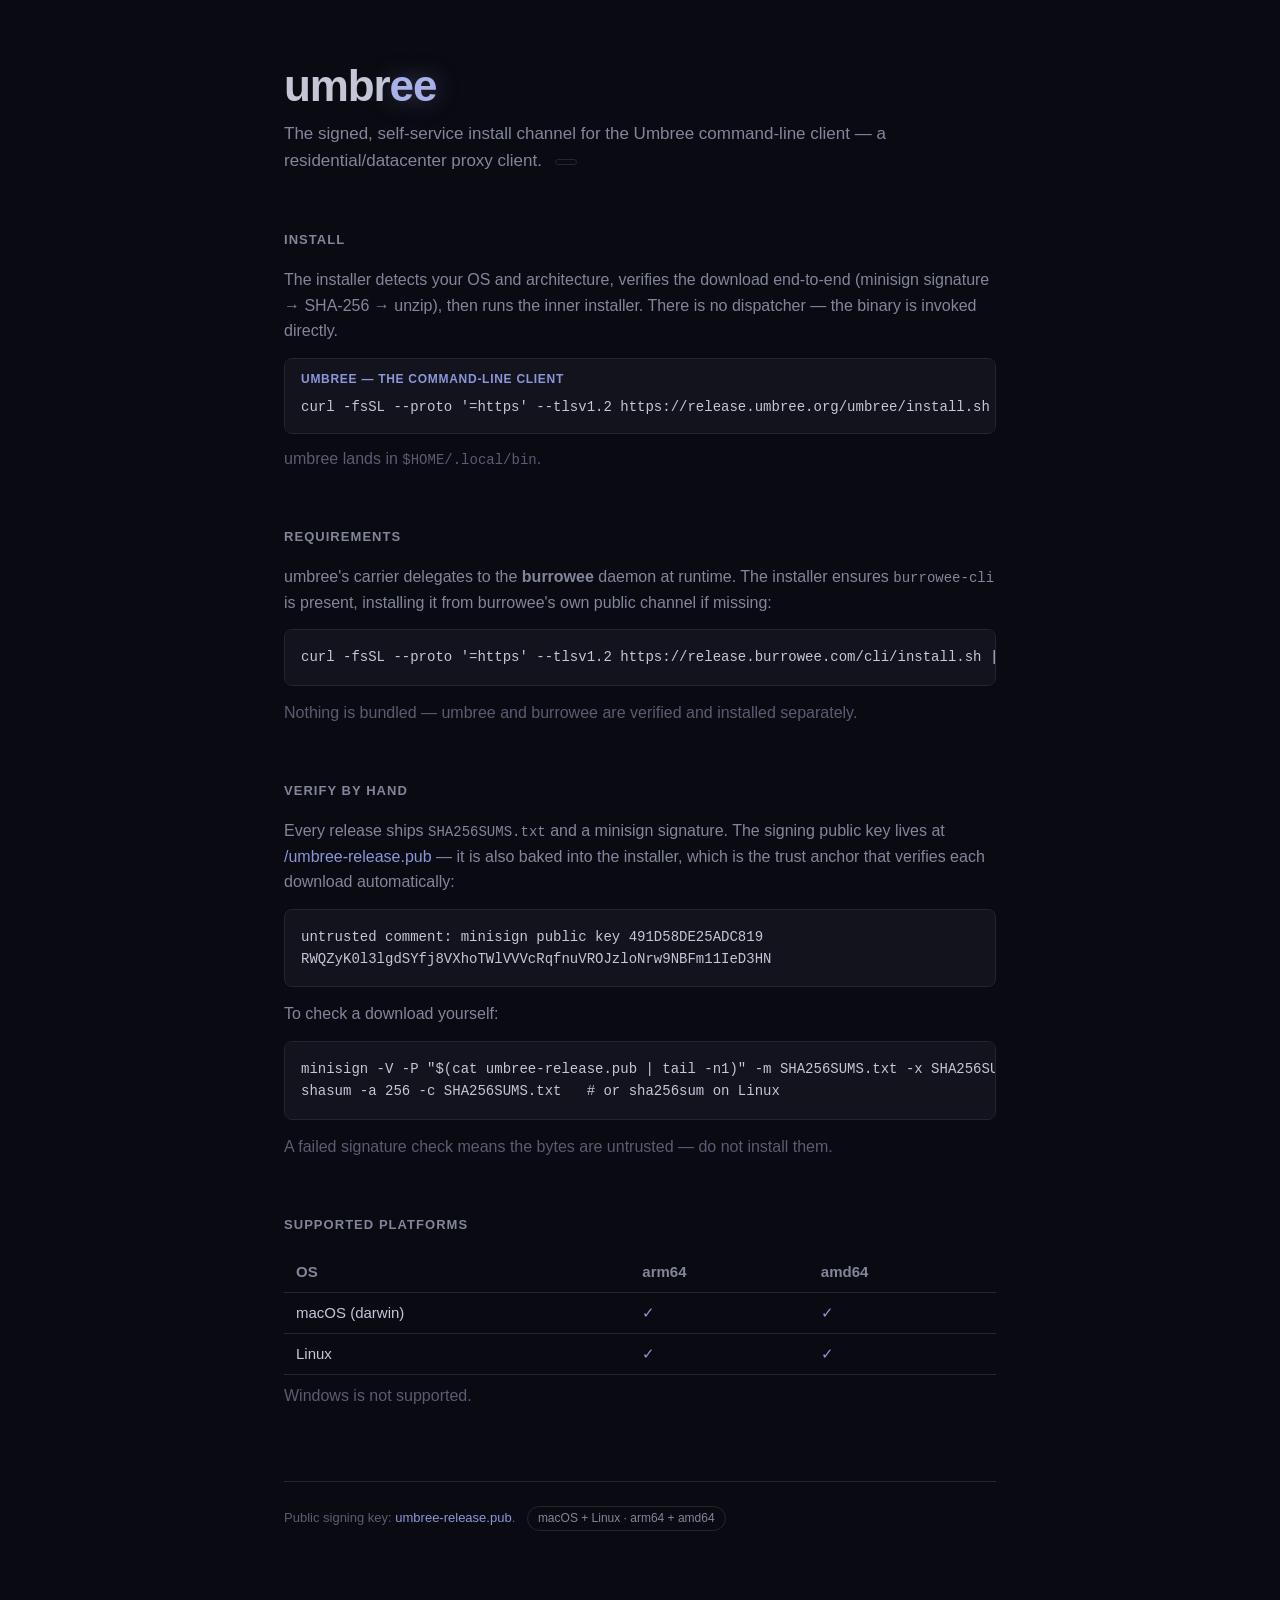
==== site/index.html @ 332d5ea8 "feat: static site + nginx vhost + ops notes" ====
<!DOCTYPE html>
<html lang="en">
<head>
<meta charset="utf-8">
<meta name="viewport" content="width=device-width, initial-scale=1">
<title>umbree — install channel</title>
<meta name="description" content="Public, signed, self-service install channel for the Umbree command-line client. Every download is verified end-to-end.">
<script>
  // Defined before umbree/version.js is injected below — that file is a fixed
  // JSONP callback invocation (no CORS, works on this static surface with no
  // dynamic backend). See tools/gen-version-jsonp.sh for the payload shape.
  function __umbreeVersion(data) {
    var el = document.getElementById('version-badge');
    if (el && data && data.version) {
      el.textContent = 'v' + data.version;
    }
  }
</script>
<style>
  :root {
    --bg:     #0A0A12; /* page canvas — near-black indigo */
    --well:   #12131D; /* recessed: code blocks, wells */
    --text:   #C4C6D6; /* primary text */
    --mark:   #A8B2E8; /* MARK ONLY — wordmark accent */
    --accent: #8C96D8; /* UI accent — links, buttons, focus */

    --text-muted:  #82869B;
    --text-faint:  #5A5D72;
    --line:        #232532;
  }

  * { box-sizing: border-box; }
  html { -webkit-text-size-adjust: 100%; }

  body {
    margin: 0;
    background: var(--bg);
    color: var(--text);
    font: 16px/1.6 -apple-system, BlinkMacSystemFont, "Segoe UI", Roboto, Helvetica, Arial, sans-serif;
    -webkit-font-smoothing: antialiased;
  }

  a { color: var(--accent); text-decoration: none; }
  a:hover { text-decoration: underline; }

  .wrap { max-width: 760px; margin: 0 auto; padding: 64px 24px 96px; }

  /* wordmark */
  .brand {
    font: 600 44px/1 -apple-system, BlinkMacSystemFont, "Segoe UI", sans-serif;
    letter-spacing: -0.025em;
    color: var(--text);
    margin: 0;
  }
  .brand .ee { color: var(--mark); text-shadow: 0 0 24px rgba(168, 178, 232, 0.35); }

  .tagline { color: var(--text-muted); margin: 12px 0 0; font-size: 17px; }

  h2 {
    font-size: 13px; font-weight: 600; letter-spacing: 0.08em; text-transform: uppercase;
    color: var(--text-muted); margin: 56px 0 16px;
  }

  p { margin: 0 0 14px; }
  .muted { color: var(--text-muted); }
  .faint { color: var(--text-faint); }

  /* install lines */
  .install {
    display: block; background: var(--well); border: 1px solid var(--line);
    border-radius: 8px; padding: 14px 16px; margin: 0 0 12px; overflow-x: auto;
  }
  .install .label {
    display: block; color: var(--accent);
    font: 600 12px/1 -apple-system, BlinkMacSystemFont, "Segoe UI", sans-serif;
    letter-spacing: 0.06em; text-transform: uppercase; margin-bottom: 8px;
  }
  code, pre, kbd {
    font-family: ui-monospace, SFMono-Regular, "SF Mono", Menlo, Consolas, "Liberation Mono", monospace;
    font-size: 14px;
  }
  .install code { color: var(--text); white-space: pre; }

  pre.block {
    background: var(--well); border: 1px solid var(--line); border-radius: 8px;
    padding: 16px; margin: 0 0 14px; overflow-x: auto; color: var(--text);
  }

  table { border-collapse: collapse; width: 100%; margin: 4px 0 8px; }
  th, td { text-align: left; padding: 8px 12px; border-bottom: 1px solid var(--line); font-size: 15px; }
  th { color: var(--text-muted); font-weight: 600; }
  td.yes { color: var(--accent); }

  .pill {
    display: inline-block; border: 1px solid var(--line); border-radius: 999px;
    padding: 2px 10px; font-size: 12px; color: var(--text-muted);
    margin-left: 8px; vertical-align: middle;
  }

  footer {
    margin-top: 72px; padding-top: 24px; border-top: 1px solid var(--line);
    color: var(--text-faint); font-size: 13px;
  }
</style>
</head>
<body>
<div class="wrap">

  <header>
    <h1 class="brand">umbr<span class="ee">ee</span></h1>
    <p class="tagline">The signed, self-service install channel for the Umbree command-line client
      — a residential/datacenter proxy client. <span id="version-badge" class="pill"></span></p>
  </header>

  <section>
    <h2>Install</h2>
    <p class="muted">The installer detects your OS and architecture, verifies the download
      end-to-end (minisign signature → SHA-256 → unzip), then runs the inner installer.
      There is no dispatcher — the binary is invoked directly.</p>

    <span class="install">
      <span class="label">umbree — the command-line client</span>
      <code>curl -fsSL --proto '=https' --tlsv1.2 https://release.umbree.org/umbree/install.sh | sh</code>
    </span>

    <p class="faint">umbree lands in <code>$HOME/.local/bin</code>.</p>
  </section>

  <section>
    <h2>Requirements</h2>
    <p class="muted">umbree's carrier delegates to the <strong>burrowee</strong> daemon at
      runtime. The installer ensures <code>burrowee-cli</code> is present, installing it from
      burrowee's own public channel if missing:</p>
    <pre class="block">curl -fsSL --proto '=https' --tlsv1.2 https://release.burrowee.com/cli/install.sh | sh</pre>
    <p class="faint">Nothing is bundled — umbree and burrowee are verified and installed separately.</p>
  </section>

  <section>
    <h2>Verify by hand</h2>
    <p class="muted">Every release ships <code>SHA256SUMS.txt</code> and a minisign signature.
      The signing public key lives at
      <a href="/umbree-release.pub">/umbree-release.pub</a> — it is also baked into the
      installer, which is the trust anchor that verifies each download automatically:</p>
    <pre class="block">untrusted comment: minisign public key 491D58DE25ADC819
RWQZyK0l3lgdSYfj8VXhoTWlVVVcRqfnuVROJzloNrw9NBFm11IeD3HN
</pre>
    <p class="muted">To check a download yourself:</p>
    <pre class="block">minisign -V -P "$(cat umbree-release.pub | tail -n1)" -m SHA256SUMS.txt -x SHA256SUMS.txt.minisig
shasum -a 256 -c SHA256SUMS.txt   # or sha256sum on Linux</pre>
    <p class="faint">A failed signature check means the bytes are untrusted — do not install them.</p>
  </section>

  <section>
    <h2>Supported platforms</h2>
    <table>
      <thead>
        <tr><th>OS</th><th>arm64</th><th>amd64</th></tr>
      </thead>
      <tbody>
        <tr><td>macOS (darwin)</td><td class="yes">✓</td><td class="yes">✓</td></tr>
        <tr><td>Linux</td><td class="yes">✓</td><td class="yes">✓</td></tr>
      </tbody>
    </table>
    <p class="faint">Windows is not supported.</p>
  </section>

  <footer>
    Public signing key:
    <a href="/umbree-release.pub">umbree-release.pub</a>.
    <span class="pill">macOS + Linux · arm64 + amd64</span>
  </footer>

</div>
<script src="umbree/version.js"></script>
</body>
</html>
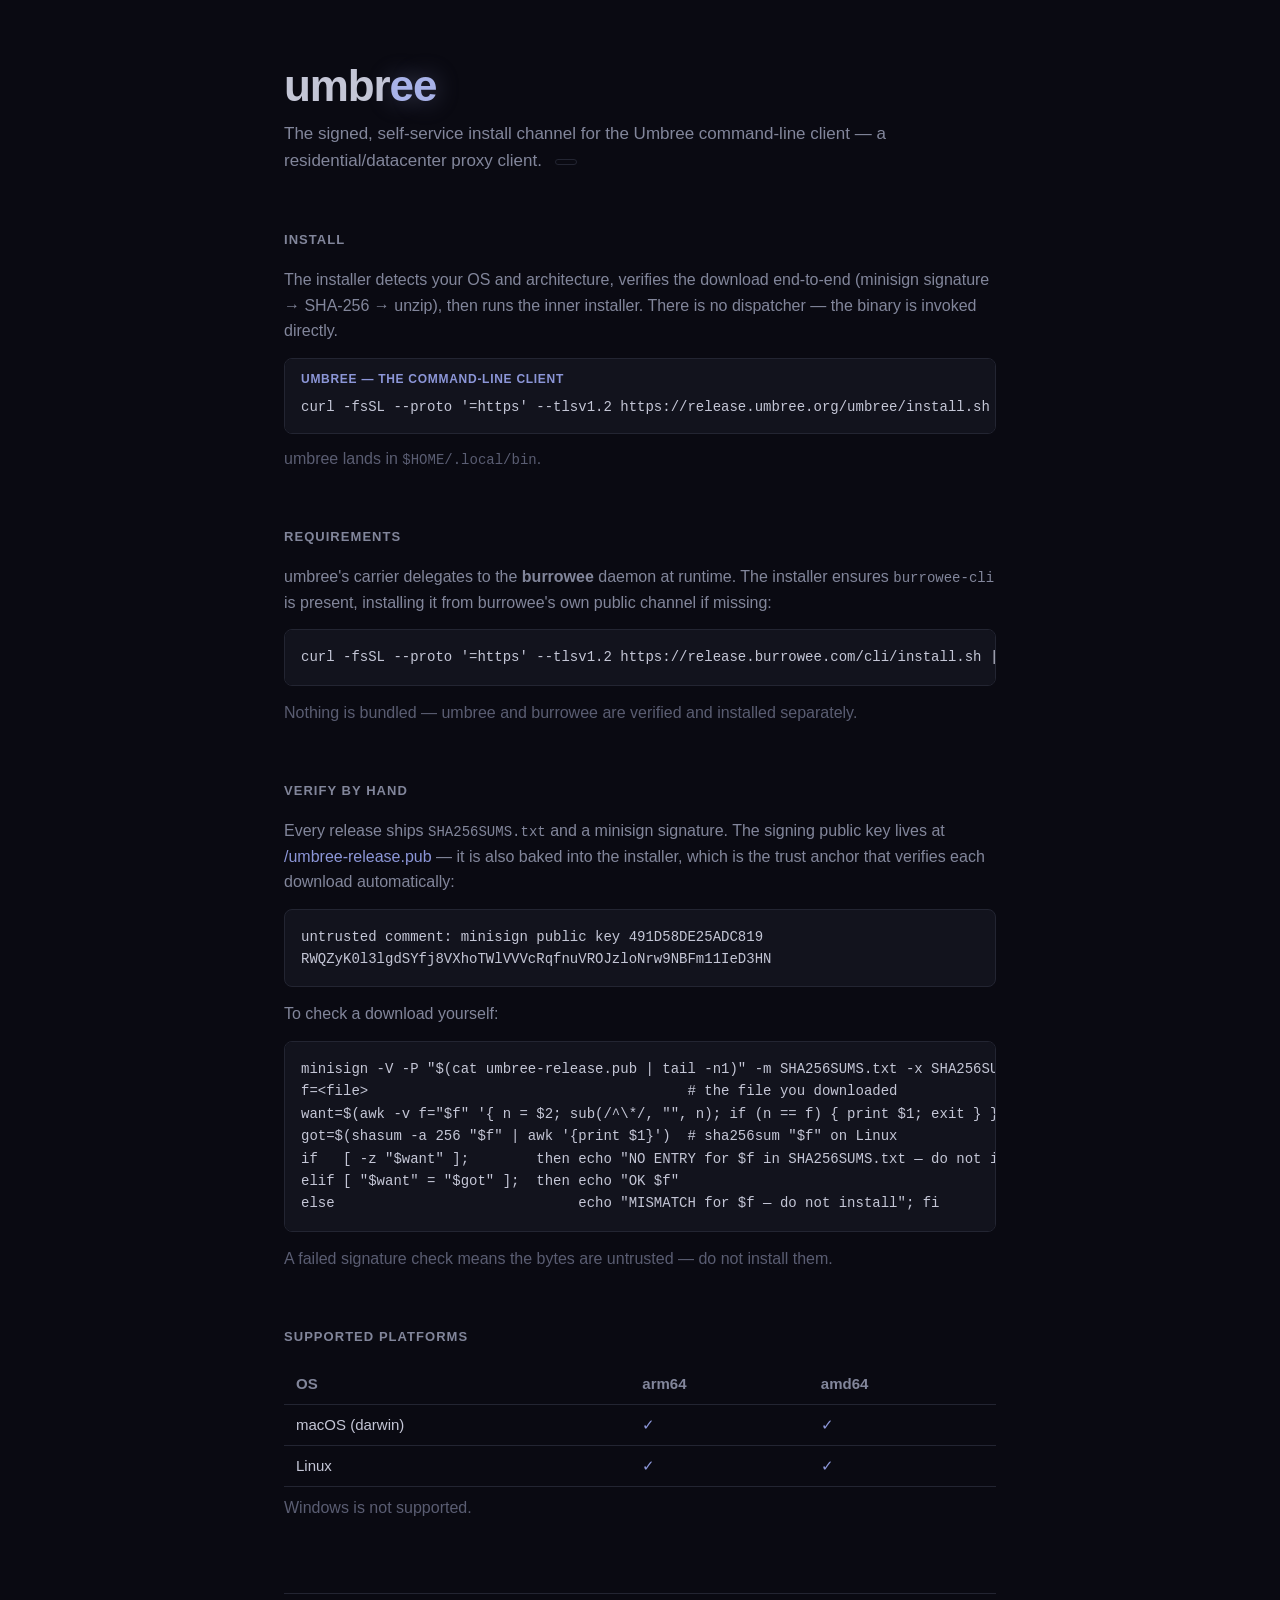
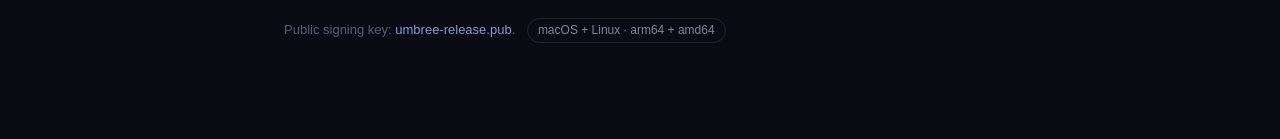
==== commit df6929a3: "Fix the hand-verify advice operators actually read The download page and the generated GitHub releas" ====
--- a/site/index.html
+++ b/site/index.html
@@ -146,7 +146,12 @@
 </pre>
     <p class="muted">To check a download yourself:</p>
     <pre class="block">minisign -V -P "$(cat umbree-release.pub | tail -n1)" -m SHA256SUMS.txt -x SHA256SUMS.txt.minisig
-shasum -a 256 -c SHA256SUMS.txt   # or sha256sum on Linux</pre>
+f=&lt;file&gt;                                      # the file you downloaded
+want=$(awk -v f="$f" '{ n = $2; sub(/^\*/, "", n); if (n == f) { print $1; exit } }' SHA256SUMS.txt)
+got=$(shasum -a 256 "$f" | awk '{print $1}')  # sha256sum "$f" on Linux
+if   [ -z "$want" ];        then echo "NO ENTRY for $f in SHA256SUMS.txt — do not install"
+elif [ "$want" = "$got" ];  then echo "OK $f"
+else                             echo "MISMATCH for $f — do not install"; fi</pre>
     <p class="faint">A failed signature check means the bytes are untrusted — do not install them.</p>
   </section>
 
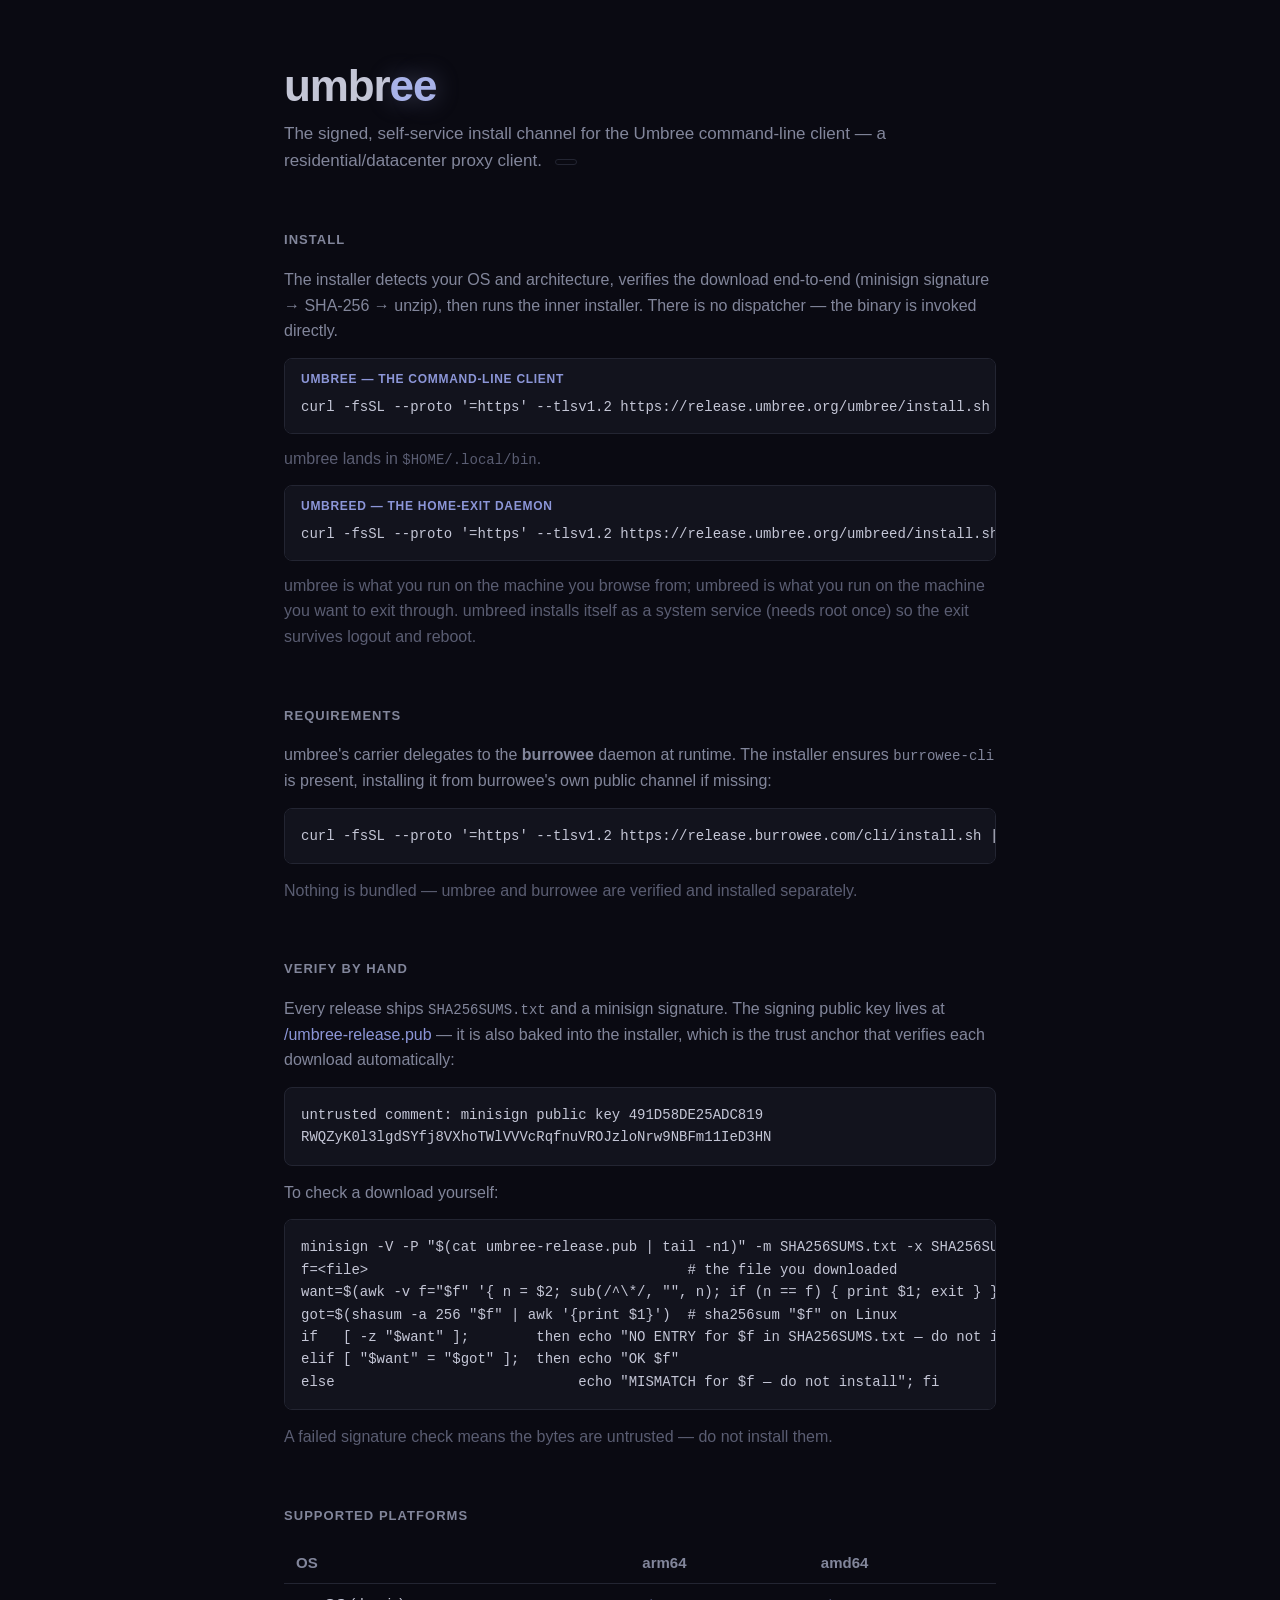
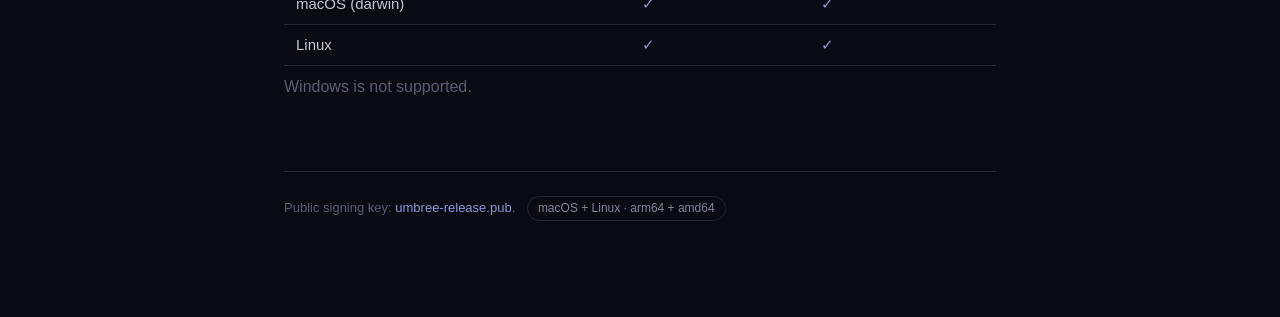
==== commit 597cfed0: "release: inner installer for umbreed, seeded at 0.1.0 Same shape as umbree's, plus the one thing tha" ====
--- a/site/index.html
+++ b/site/index.html
@@ -124,6 +124,15 @@
     </span>
 
     <p class="faint">umbree lands in <code>$HOME/.local/bin</code>.</p>
+
+    <span class="install">
+      <span class="label">umbreed — the home-exit daemon</span>
+      <code>curl -fsSL --proto '=https' --tlsv1.2 https://release.umbree.org/umbreed/install.sh | sh</code>
+    </span>
+
+    <p class="faint">umbree is what you run on the machine you browse from; umbreed is what you
+      run on the machine you want to exit through. umbreed installs itself as a system service
+      (needs root once) so the exit survives logout and reboot.</p>
   </section>
 
   <section>
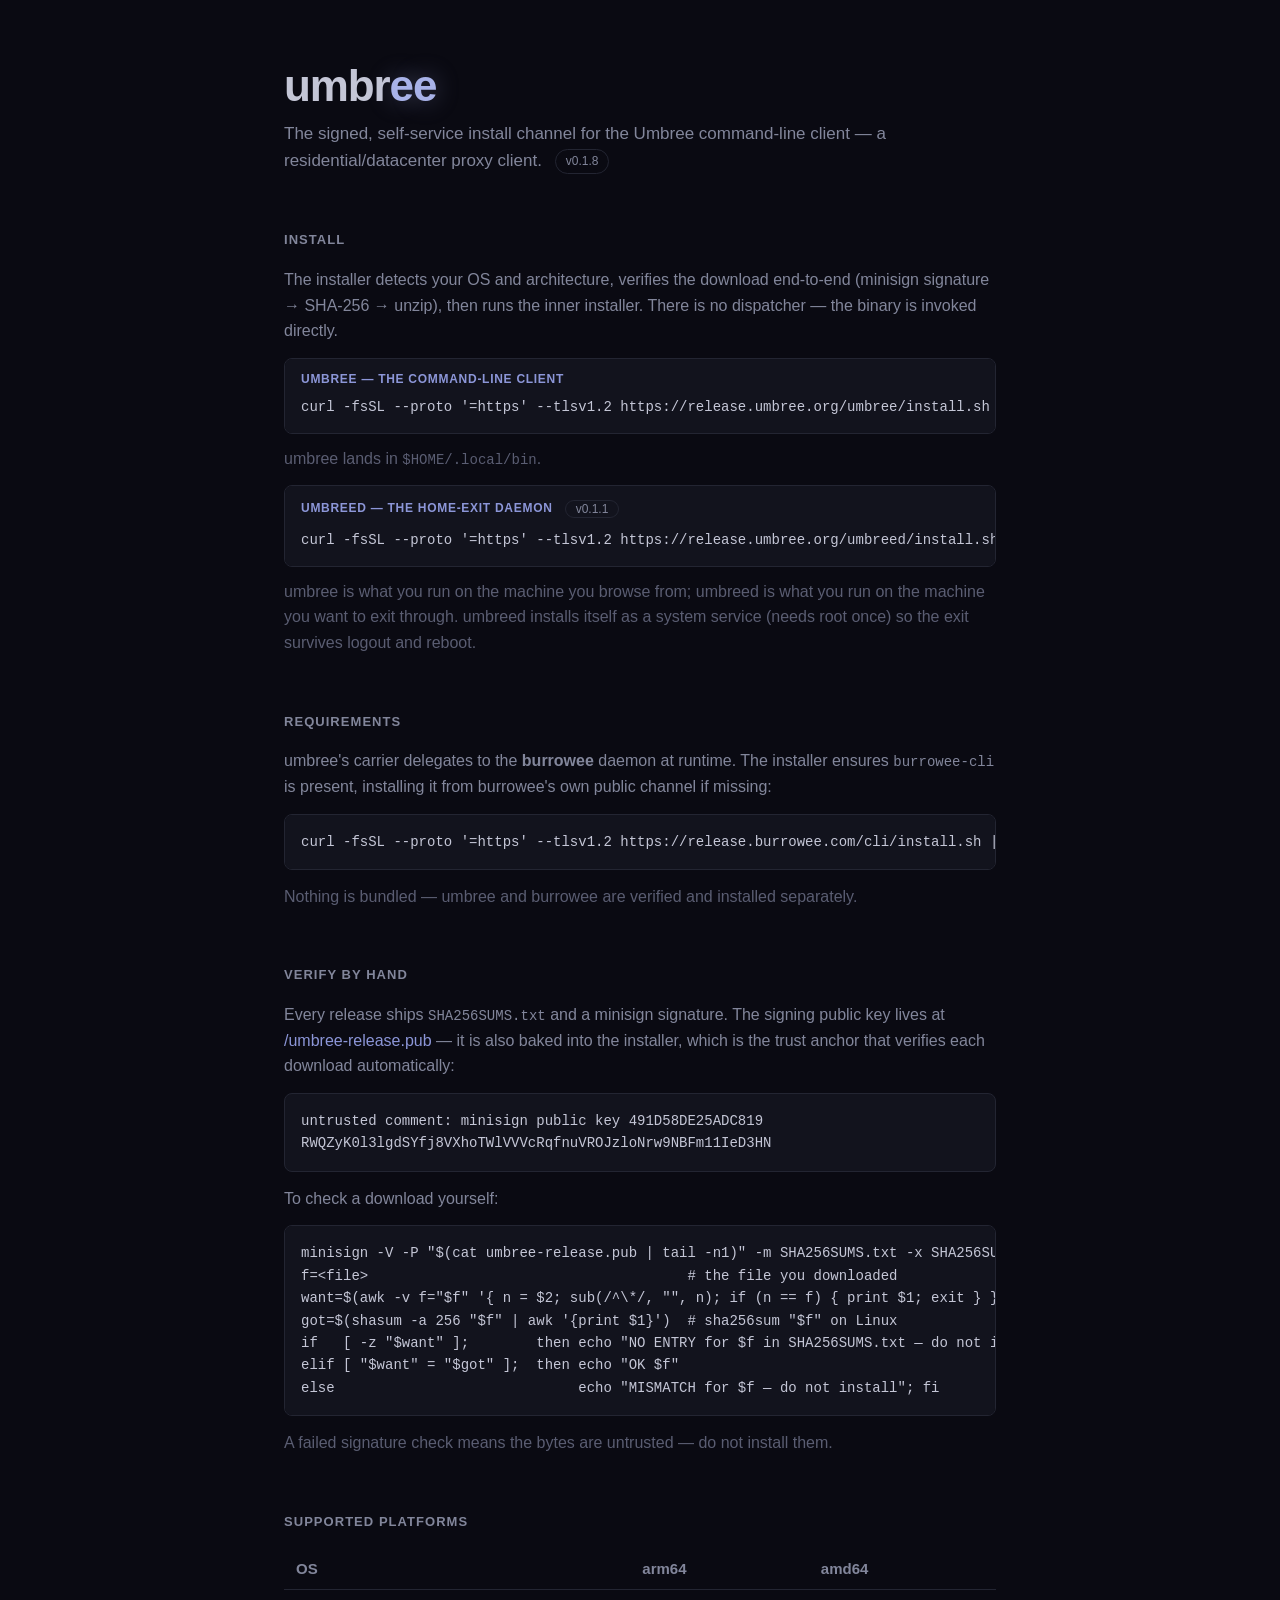
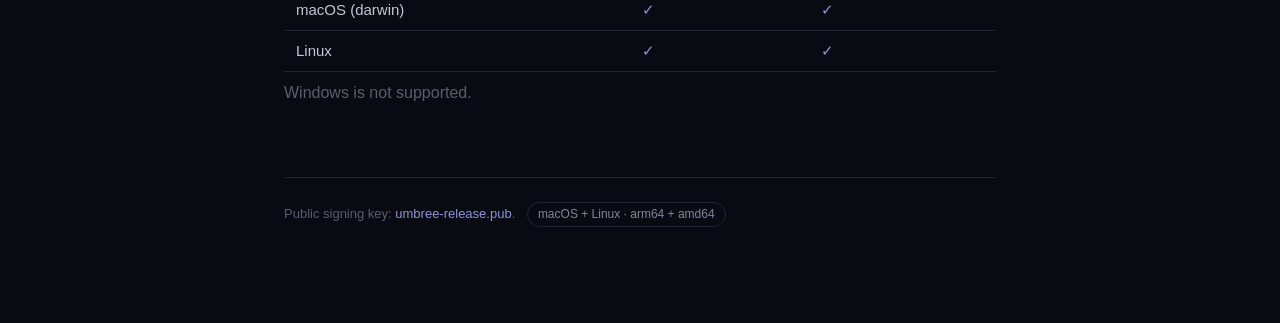
==== commit cbe62d8a: "site: read both components' versions from the live route An umbreed badge joins umbree's. Both scrip" ====
--- a/site/index.html
+++ b/site/index.html
@@ -3,16 +3,22 @@
 <head>
 <meta charset="utf-8">
 <meta name="viewport" content="width=device-width, initial-scale=1">
+<link rel="icon" type="image/svg+xml" href="/favicon.svg">
 <title>umbree — install channel</title>
 <meta name="description" content="Public, signed, self-service install channel for the Umbree command-line client. Every download is verified end-to-end.">
 <script>
-  // Defined before umbree/version.js is injected below — that file is a fixed
-  // JSONP callback invocation (no CORS, works on this static surface with no
-  // dynamic backend). See tools/gen-version-jsonp.sh for the payload shape.
+  var components = ["umbree", "umbreed"];
+  var semver = /^[0-9]+\.[0-9]+\.[0-9]+$/;
   function __umbreeVersion(data) {
-    var el = document.getElementById('version-badge');
-    if (el && data && data.version) {
-      el.textContent = 'v' + data.version;
+    if (!data || typeof data.component !== "string" || typeof data.version !== "string") {
+      return;
+    }
+    if (components.indexOf(data.component) < 0 || !semver.test(data.version)) {
+      return;
+    }
+    var el = document.getElementById("version-" + data.component);
+    if (el) {
+      el.textContent = "v" + data.version;
     }
   }
 </script>
@@ -97,6 +103,8 @@
     margin-left: 8px; vertical-align: middle;
   }
 
+  .install .label .pill { text-transform: none; letter-spacing: normal; font-weight: 400; }
+
   footer {
     margin-top: 72px; padding-top: 24px; border-top: 1px solid var(--line);
     color: var(--text-faint); font-size: 13px;
@@ -109,7 +117,7 @@
   <header>
     <h1 class="brand">umbr<span class="ee">ee</span></h1>
     <p class="tagline">The signed, self-service install channel for the Umbree command-line client
-      — a residential/datacenter proxy client. <span id="version-badge" class="pill"></span></p>
+      — a residential/datacenter proxy client. <span id="version-umbree" class="pill">latest</span></p>
   </header>
 
   <section>
@@ -126,7 +134,7 @@
     <p class="faint">umbree lands in <code>$HOME/.local/bin</code>.</p>
 
     <span class="install">
-      <span class="label">umbreed — the home-exit daemon</span>
+      <span class="label">umbreed — the home-exit daemon <span id="version-umbreed" class="pill">latest</span></span>
       <code>curl -fsSL --proto '=https' --tlsv1.2 https://release.umbree.org/umbreed/install.sh | sh</code>
     </span>
 
@@ -185,6 +193,16 @@
   </footer>
 
 </div>
-<script src="umbree/version.js"></script>
+<script>
+  (function () {
+    var hour = Math.floor(Date.now() / 3600000);
+    for (var i = 0; i < components.length; i++) {
+      var s = document.createElement("script");
+      s.src = "/" + components[i] + "/version.js?" + hour;
+      s.referrerPolicy = "no-referrer";
+      document.body.appendChild(s);
+    }
+  })();
+</script>
 </body>
 </html>
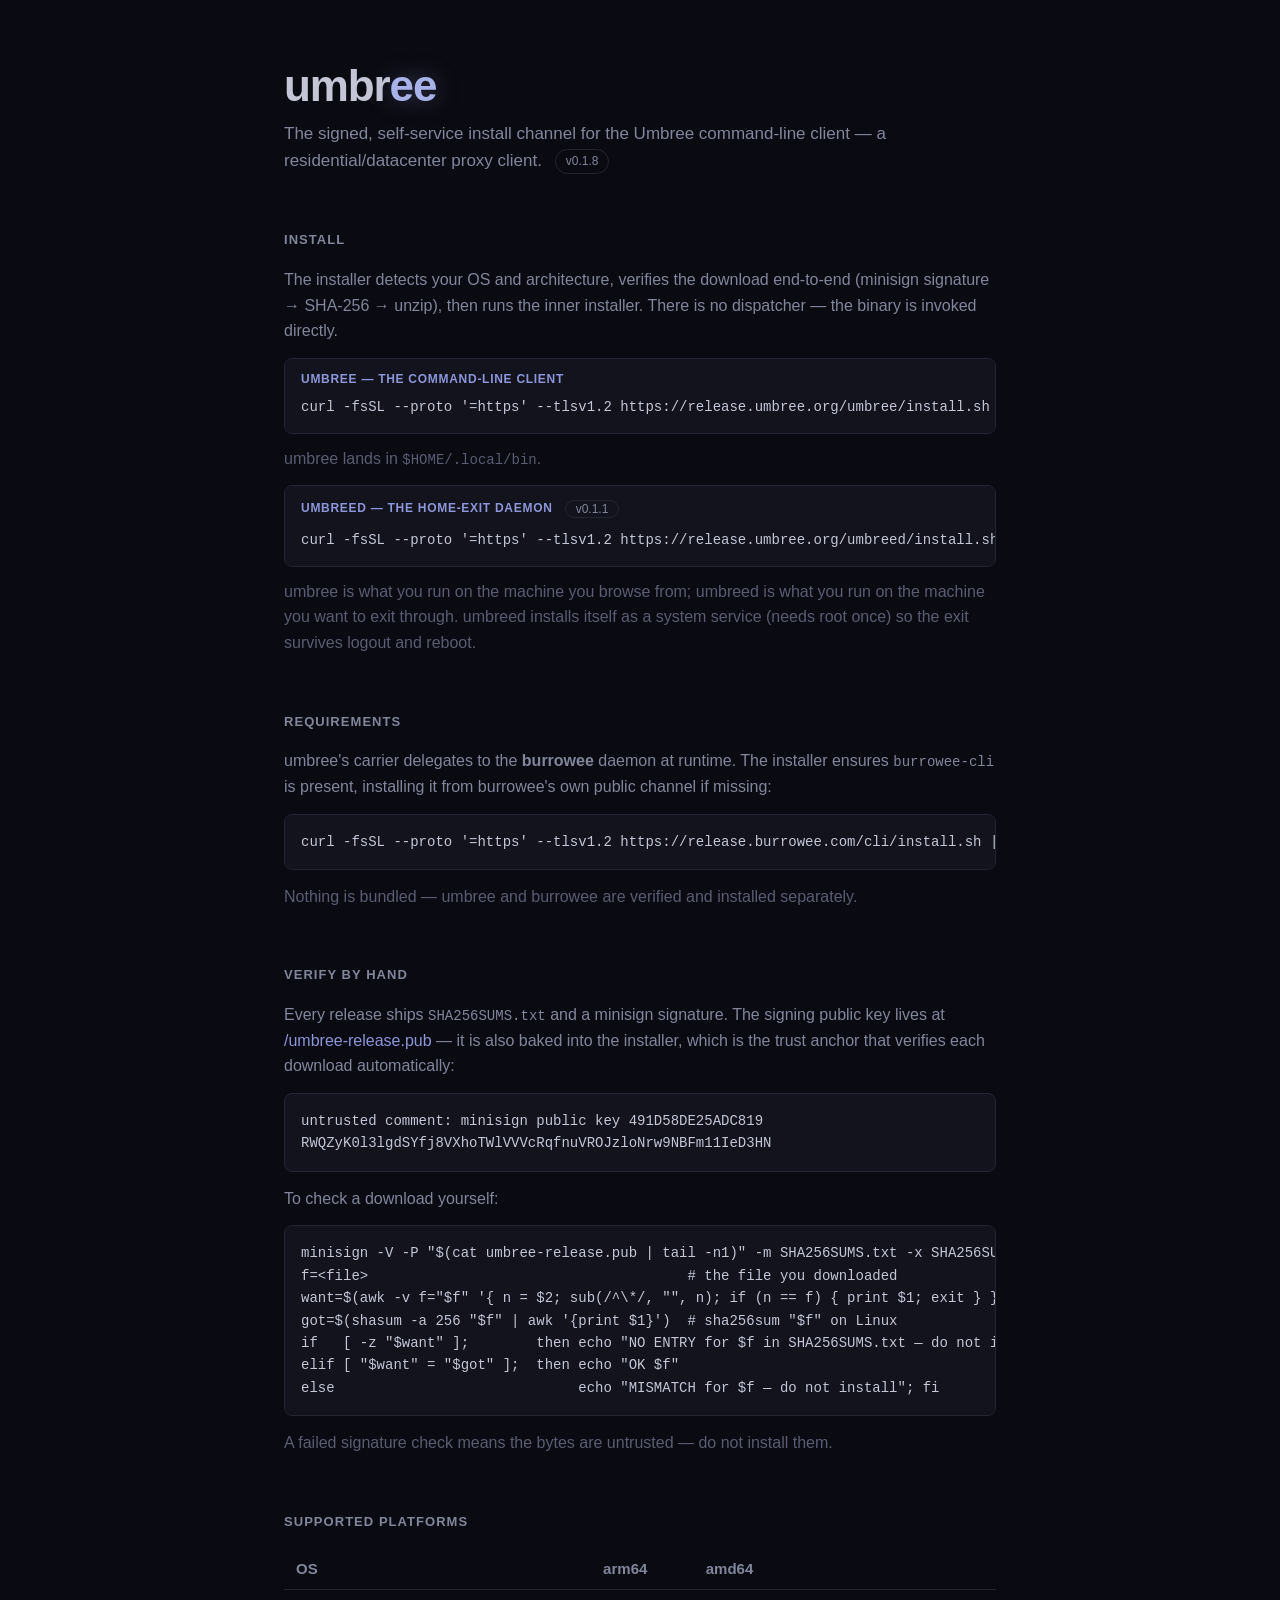
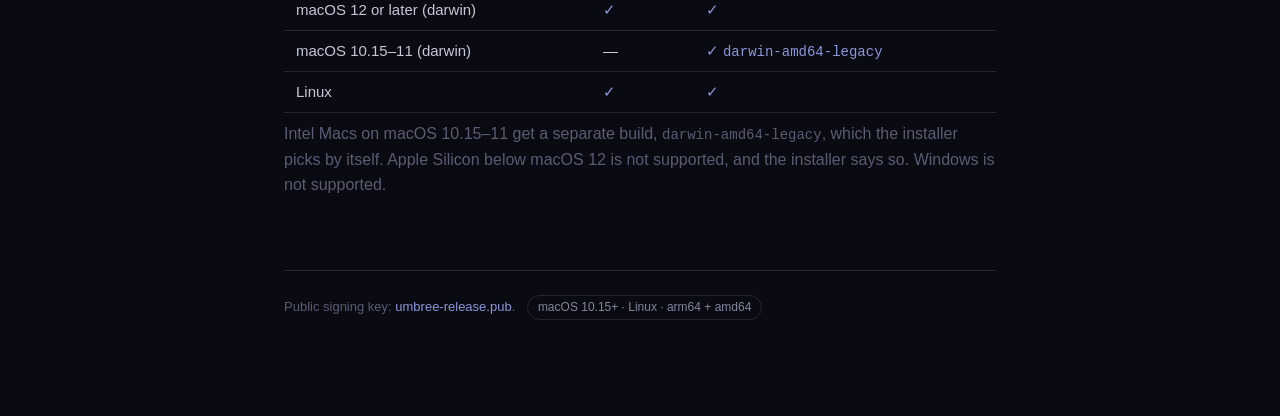
==== commit ec34d2ff: "site: state the Intel macOS 10.15-11 build The platform table split macOS into 12+ and 10.15-11 rows" ====
--- a/site/index.html
+++ b/site/index.html
@@ -179,17 +179,18 @@
         <tr><th>OS</th><th>arm64</th><th>amd64</th></tr>
       </thead>
       <tbody>
-        <tr><td>macOS (darwin)</td><td class="yes">✓</td><td class="yes">✓</td></tr>
+        <tr><td>macOS 12 or later (darwin)</td><td class="yes">✓</td><td class="yes">✓</td></tr>
+        <tr><td>macOS 10.15–11 (darwin)</td><td>—</td><td class="yes">✓ <code>darwin-amd64-legacy</code></td></tr>
         <tr><td>Linux</td><td class="yes">✓</td><td class="yes">✓</td></tr>
       </tbody>
     </table>
-    <p class="faint">Windows is not supported.</p>
+    <p class="faint">Intel Macs on macOS 10.15–11 get a separate build, <code>darwin-amd64-legacy</code>, which the installer picks by itself. Apple Silicon below macOS 12 is not supported, and the installer says so. Windows is not supported.</p>
   </section>
 
   <footer>
     Public signing key:
     <a href="/umbree-release.pub">umbree-release.pub</a>.
-    <span class="pill">macOS + Linux · arm64 + amd64</span>
+    <span class="pill">macOS 10.15+ · Linux · arm64 + amd64</span>
   </footer>
 
 </div>
